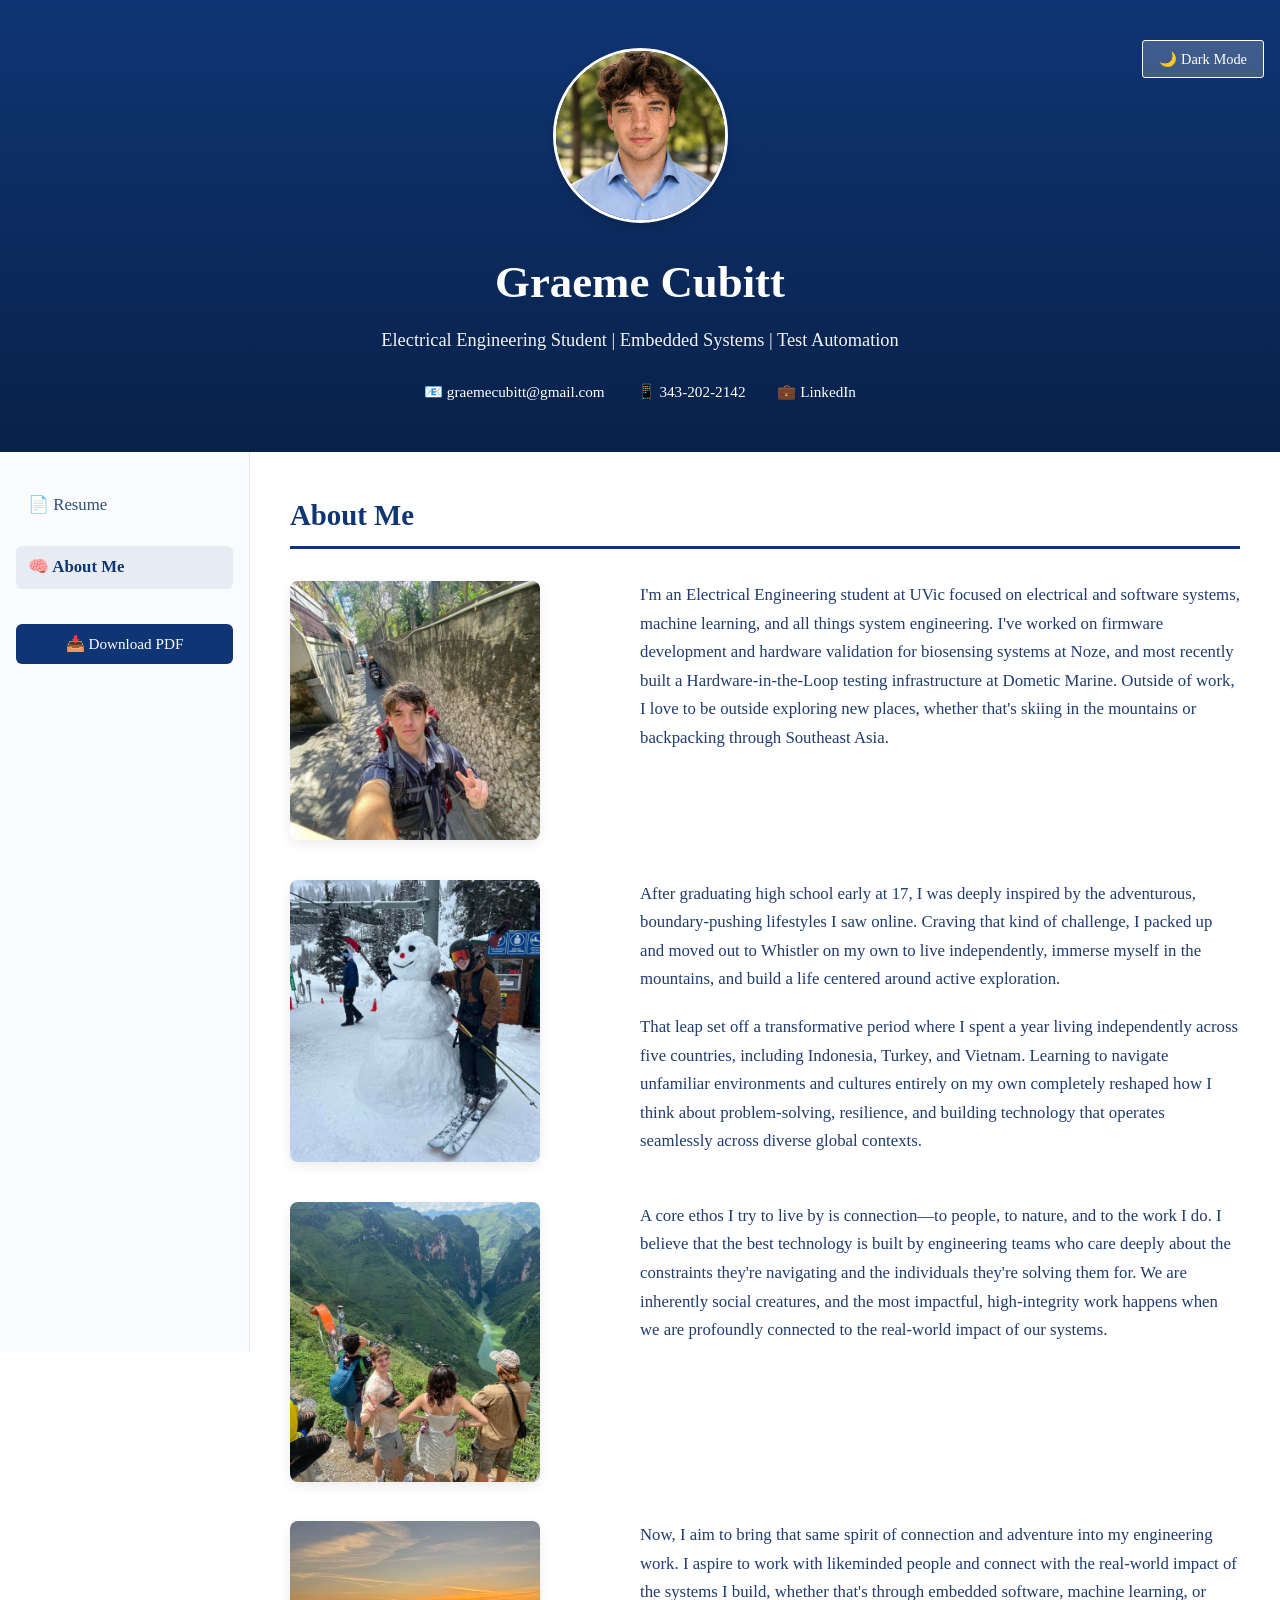
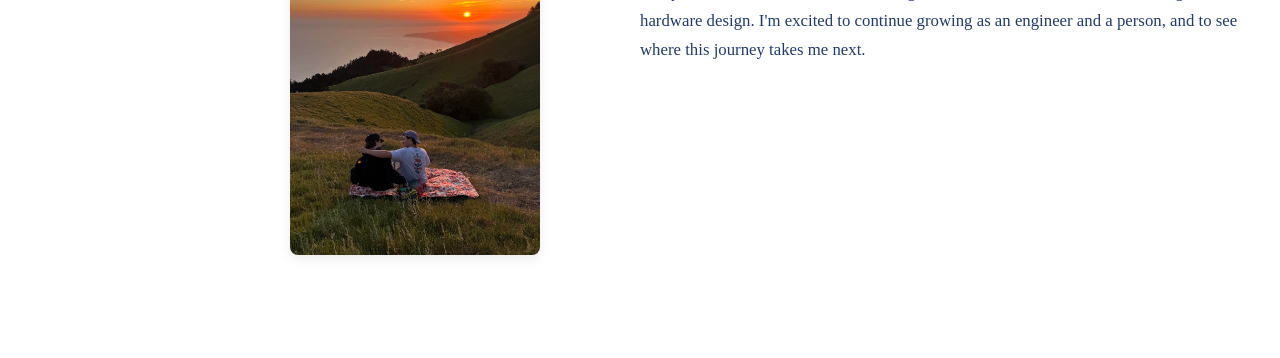
==== about.html @ 63878f2a "added new aboutme page, and integrated new navigation ribbon" ====
<!DOCTYPE html>
<html lang="en">

<head>
    <meta charset="UTF-8">
    <meta name="viewport" content="width=device-width, initial-scale=1.0">
    <title>About Me | Graeme Cubitt</title>
    <link rel="stylesheet" href="style.css">
</head>

<body>
    <div class="container">
        <header>
            <button id="theme-toggle" class="theme-button">🌙 Dark Mode</button>
            <img src="images/profile_photo.jpg" alt="Graeme Cubitt Portrait" class="profile-photo">
            <h1>Graeme Cubitt</h1>
            <p class="tagline">Electrical Engineering Student | Embedded Systems | Test Automation</p>

            <div class="contact-info">
                <a href="mailto:graemecubitt@gmail.com">📧 graemecubitt@gmail.com</a>
                <a href="tel:+13432022142">📱 343-202-2142</a>
                <a href="https://linkedin.com/in/graemecubitt" target="_blank">💼 LinkedIn</a>
            </div>
        </header>

        <div class="main-layout">

            <aside class="nav-ribbon">
                <nav class="ribbon-links">
                    <a href="index.html">📄 Resume</a>
                    <a href="about.html" class="active">🧠 About Me</a>
                    <a href="assets/my_resume.pdf" download class="download-btn">📥 Download PDF</a>
                </nav>
            </aside>

            <main class="content">
                <section id="about-profile">
                    <h2>About Me</h2>

                    <div class="about-split-container">
                        <div class="about-image-wrapper">
                            <img src="images/backpacking_selfie.jpg" alt="Graeme Cubitt Portrait"
                                class="about-side-photo">
                        </div>
                        <div class="about-text-wrapper">
                            <p class="summary-text">
                                I'm an Electrical Engineering student at UVic focused on electrical and software
                                systems, machine learning, and all things system engineering. I've worked on firmware
                                development and hardware validation for biosensing systems at Noze, and most recently
                                built a Hardware-in-the-Loop testing infrastructure at Dometic Marine. Outside of work,
                                I love to be outside exploring new places, whether that's skiing in the mountains or
                                backpacking through Southeast Asia.
                            </p>
                        </div>
                    </div>

                    <div class="about-split-container">
                        <div class="about-image-wrapper">
                            <img src="images/ski_smile.jpg" alt="Graeme Cubitt backpacking travel"
                                class="about-side-photo">
                        </div>
                        <div class="about-text-wrapper">
                            <p class="summary-text">
                                After graduating high school early at 17, I was deeply inspired by the adventurous,
                                boundary-pushing lifestyles I saw online. Craving that kind of challenge, I packed up
                                and moved out to Whistler on my own to live independently, immerse myself in the
                                mountains, and build a life centered around active exploration.
                            </p>
                            <p class="summary-text">
                                That leap set off a transformative period where I spent a year living independently
                                across five countries, including Indonesia, Turkey, and Vietnam. Learning to navigate
                                unfamiliar environments and cultures entirely on my own completely reshaped how I think
                                about problem-solving, resilience, and building technology that operates seamlessly
                                across diverse global contexts.
                            </p>
                        </div>
                    </div>

                    <div class="about-split-container">
                        <div class="about-image-wrapper">
                            <img src="images/view_shot.jpg" alt="Mountain landscape view" class="about-side-photo">
                        </div>
                        <div class="about-text-wrapper">
                            <p class="summary-text">
                                A core ethos I try to live by is connection—to people, to nature, and to the work I do.
                                I believe that the best technology is built by engineering teams who care deeply about
                                the constraints they're navigating and the individuals they're solving them for. We are
                                inherently social creatures, and the most impactful, high-integrity work happens when we
                                are profoundly connected to the real-world impact of our systems.
                            </p>
                        </div>
                    </div>

                    <div class="about-split-container">
                        <div class="about-image-wrapper">
                            <img src="images/brother_in_san_fran.jpg" alt="Mountain landscape view"
                                class="about-side-photo">
                        </div>
                        <div class="about-text-wrapper">
                            <p class="summary-text">
                                Now, I aim to bring that same spirit of connection and adventure into my engineering
                                work. I aspire to work with likeminded people and connect with the real-world impact of
                                the systems I build, whether that's through embedded software, machine learning, or
                                hardware design. I'm excited to continue growing as an engineer and a person, and to see
                                where this journey takes me next.
                            </p>
                        </div>
                    </div>
                </section>
            </main>
        </div>
    </div>
    <script>
        const toggle = document.getElementById('theme-toggle');
        const body = document.body;

        // Instantly catch state from localStorage so page loads in correct mode
        if (localStorage.getItem('theme') === 'dark') {
            body.classList.add('dark-mode');
            toggle.textContent = '☀️ Light Mode';
        }

        toggle.addEventListener('click', function () {
            body.classList.toggle('dark-mode');
            if (body.classList.contains('dark-mode')) {
                toggle.textContent = '☀️ Light Mode';
                localStorage.setItem('theme', 'dark');
            } else {
                toggle.textContent = '🌙 Dark Mode';
                localStorage.setItem('theme', 'light');
            }
        });
    </script>
</body>

</html>
---- style.css ----
* {
    margin: 0;
    padding: 0;
    box-sizing: border-box;
}

body {
    font-family: 'Times New Roman', Times, serif;
    line-height: 1.6;
    color: #122952;
    background: #ffffff;
    min-height: 100vh;
}

.container {
    width: 100%;
    min-height: 100vh;
    background: #ffffff;
    margin: 0 auto;
    box-shadow: 0 4px 15px rgba(0, 0, 0, 0.1);
}

.main-layout {
    display: grid;
    grid-template-columns: 250px 1fr;
}

header {
    background: linear-gradient(180deg, #0f3574 0%, #082149 100%);
    color: white;
    padding: 3rem 2rem;
    text-align: center;
}

h1 {
    font-size: 2.8rem;
    margin-bottom: 0.5rem;
    font-weight: 700;
}

.tagline {
    font-size: 1.15rem;
    opacity: 0.95;
    margin-bottom: 1.5rem;
    font-weight: 300;
}

.contact-info {
    display: flex;
    justify-content: center;
    gap: 2rem;
    flex-wrap: wrap;
    font-size: 0.95rem;
}

.contact-info a {
    color: white;
    text-decoration: none;
    transition: opacity 0.3s;
}

.contact-info a:hover {
    opacity: 0.8;
    text-decoration: underline;
}

.content {
    padding: 2.5rem 2.5rem 3rem 2.5rem;
}

section {
    margin-bottom: 3rem;
}

h2 {
    color: #0f3574;
    border-bottom: 3px solid #0f3574;
    padding-bottom: 0.5rem;
    margin-bottom: 1.5rem;
    font-size: 1.8rem;
}

.summary-text {
    color: #203b6f;
    font-size: 1.05rem;
    line-height: 1.7;
}

.experience-item,
.education-item {
    margin-bottom: 2.5rem;
}

.item-header {
    display: flex;
    justify-content: space-between;
    align-items: baseline;
    margin-bottom: 0.3rem;
    flex-wrap: wrap;
    gap: 0.5rem;
}

.item-title {
    font-weight: 600;
    font-size: 1.25rem;
    color: #102f67;
}

.item-subtitle {
    color: #1f4f8a;
    font-size: 1.05rem;
    margin-bottom: 0.5rem;
}

.item-date {
    color: #5d79a3;
    font-size: 0.95rem;
    font-weight: 500;
}

.company-description {
    color: #2a4a7d;
    font-style: italic;
    font-size: 0.95rem;
    margin-bottom: 0.7rem;
}

.item-description {
    color: #334f78;
    margin-top: 0.5rem;
}

.item-description ul {
    margin-left: 1.5rem;
    margin-top: 0.5rem;
}

.item-description li {
    margin-bottom: 0.5rem;
    line-height: 1.6;
}

.skills-grid {
    display: grid;
    grid-template-columns: repeat(auto-fit, minmax(250px, 1fr));
    gap: 2rem;
}

.skill-category h3 {
    color: #0f3574;
    margin-bottom: 0.7rem;
    font-size: 1.15rem;
    font-weight: 600;
}

.skill-category ul {
    list-style: none;
}

.skill-category li {
    padding: 0.4rem 0;
    color: #243b70;
    font-size: 0.98rem;
}

.skill-category li:before {
    content: "▹ ";
    color: #0f3574;
    font-weight: bold;
    margin-right: 0.3rem;
}

.education-details {
    color: #214a7c;
    margin-top: 0.7rem;
}

.education-details strong {
    color: #0f3574;
    display: block;
    margin-bottom: 0.5rem;
}

.education-details ul {
    margin-left: 1.5rem;
    margin-top: 0.3rem;
}

.education-details li {
    margin-bottom: 0.3rem;
}

.theme-button {

    position: absolute;
    top: 1rem;
    right: 1rem;
    margin-top: 0;

    background: rgba(255, 255, 255, 0.2);
    color: white;
    border: 1.0px solid white;
    padding: 0.6rem 1rem;
    font-size: 0.9rem;
    font-family: 'Georgia', serif;
    cursor: pointer;
    border-radius: 3px;
    transition: all 0.3s ease;
    margin-top: 1.5rem;
}

.theme-button:hover {
    background: #1e3a8a;
    color: white;
    transform: scale(1.05);
}

/* Dark mode styles */
/* 1. Base page and text container defaults */
body.dark-mode {
    background: #0f1a34;
    color: #e2e8f0;
}

body.dark-mode .container {
    background: #080e1b;
}

/* 2. Header / Hero section */
body.dark-mode header {
    background: linear-gradient(175deg, #142e69 0%, #0f172a 100%);
    border-bottom: 2px solid #1e293b;
    position: relative;
}

/* 3. Section Headings */
body.dark-mode h2 {
    color: #ffffff;
    border-bottom-color: #334155;
}

/* 4. Text color adjustments for readability */
body.dark-mode .summary-text,
body.dark-mode .item-description,
body.dark-mode .item-description body.dark-mode .education-details li {
    color: #cbd5e1;
}

body.dark-mode .education-details {
    color: #cbd5e1;
}

/* 5. Experience & Education Titles */
body.dark-mode .item-title,
body.dark-mode .education-details strong {
    color: #f1f5f9;
}

body.dark-mode .item-subtitle {
    color: #d5e6fc;
}

body.dark-mode .item-date {
    color: #94a3b8;
}

body.dark-mode .company-description {
    color: #94a3b8;
}

/* 6. Skills Section */
body.dark-mode .skill-category h3 {
    color: #c6d9f1;
}

body.dark-mode .skill-category li {
    color: #cbd5e1;
}

body.dark-mode .skill-category li:before {
    color: #60a5fa;
}


/* Navigation Ribbon */
.nav-ribbon {
    position: sticky;
    top: 0rem;
    height: 100vh;
    padding: 2rem 1rem;
    background: #f9fbff;
    border-right: 1px solid #e2e8f0;
}

.ribbon-links {
    display: flex;
    flex-direction: column;
    gap: 1.2rem;
}

.ribbon-links a {
    color: #334f78;
    text-decoration: none;
    font-family: 'Georgia', serif;
    font-size: 1.05rem;
    padding: 0.5rem 0.75rem;
    border-radius: 6px;
    transition: all 0.2s ease;
}

body.dark-mode .nav-ribbon {
    background-color: #0b1528;
    /* Deep dark navy blue */

    /* This creates the thin vertical white strip separating the ribbon and content columns */
    border-right: 1.5px solid rgba(255, 255, 255, 0.85);
}

/* 2. Style the navigation links inside the dark navy ribbon */
body.dark-mode .ribbon-links a {
    color: #cbd5e1;
    /* Soft white/gray text for readability */
}

/* 3. Highlight states when hovering or when a page is active */
body.dark-mode .ribbon-links a:hover,
body.dark-mode .ribbon-links a.active {
    background: rgba(255, 255, 255, 0.1);
    /* Subtle white glow background */
    color: #ffffff;
    /* Pure white text */
}

body.dark-mode .ribbon-links a.download-btn {
    background: #ebebeb;
    color: #0b1528;
}

body.dark-mode .ribbon-links a.download-btn:hover {
    background: #e2e8f0;
    color: #0b1528;
}

/* Hover and Active Visual feedback */
.ribbon-links a:hover,
.ribbon-links a.active {
    background: rgba(15, 53, 116, 0.08);
    color: #0f3574;
    font-weight: 600;
}

/* Make the download button look like a distinct CTA chip */
.ribbon-links a.download-btn {
    margin-top: 1rem;
    background: #0f3574;
    color: white;
    text-align: center;
    font-size: 0.95rem;
}

.ribbon-links a.download-btn:hover {
    background: #1e3a8a;
}

/* Contact Info Links */
body.dark-mode .contact-info a {
    color: white;
}


/* Photos */
.profile-photo {
    width: 175px;
    height: 175px;
    border-radius: 50%;
    object-fit: cover;
    border: 3px solid #ffffff;
    margin-bottom: 1rem;
    box-shadow: 0 4px 10px rgba(0, 0, 0, 0.15);
    transition: transform 0.3s ease, border-color 0.3s ease;
    transition: transform 0.3s ease-out, border-color 0.3s ease-out;
}

/* Fun interactive hover state */
.about-side-photo:hover {
    transform: scale(1.10);
    border-color: #ffffff;
    transition: transform 0.3s ease, border-color 0.3s ease;
}

/* Horizontal alignment container for desktop view */
.about-split-container {
    display: flex;
    align-items: flex-start;
    gap: 100px;
    margin-top: 2rem;
}

.about-image-wrapper {
    flex-shrink: 0;
}

.about-side-photo {
    width: 250px;
    height: auto;
    border-radius: 8px;
    box-shadow: 0 4px 12px rgba(0, 0, 0, 0.08);
    transition: transform 0.3s ease-out, border-color 0.3s ease-out;
}

.about-text-wrapper {
    display: flex;
    flex-direction: column;
    gap: 1.2rem;
}



/* Mobile Responsive */
@media screen and (max-width: 768px) {
    .main-layout {
        display: block;
    }

    .nav-ribbon {
        position: static;
        height: auto;
        width: 100%;
        padding: 1.5rem 1rem;
        border-right: none;
        border-bottom: 1.5px solid #e2e8f0;
    }
    .ribbon-links {
        flex-direction: row;
        justify-content: center;
        flex-wrap: wrap;
        gap: 1rem;
    }

    .ribbon-links a{
        padding: 0.4rem 0.8rem;
        font-size: 0.95rem;
    }

    .ribbon-links a.download-btn {
        margin-top: 0;
    }

    .theme-button {
        position: static;
        display: block;
        margin: 1rem auto 1.5rem auto;
        width: fit-content;
        padding: 0.6rem 1.5rem;
        font-size: 0.95rem;
        z-index: 10;
    }

}

@media print {
    body {
        background: white;
    }

    .container {
        box-shadow: none;
        max-width: 100%;
    }

    .main-layout {
        display: block;
    }

    header {
        background: #294b89;
        print-color-adjust: exact;
        -webkit-print-color-adjust: exact;
        display: flex;
        flex-direction: column;
        align-items: center;
        text-align: center;
    }

    .theme-button {
        position: static;
        display: block;
        margin: 0 auto 6rem auto;
        width: fit-content;
        font-size: 0.9rem;
        padding: 0.5rem 1.2rem;
    }

    .profile-photo {
        margin-top: 1rem;
    }

    section {
        page-break-inside: avoid;
    }
}
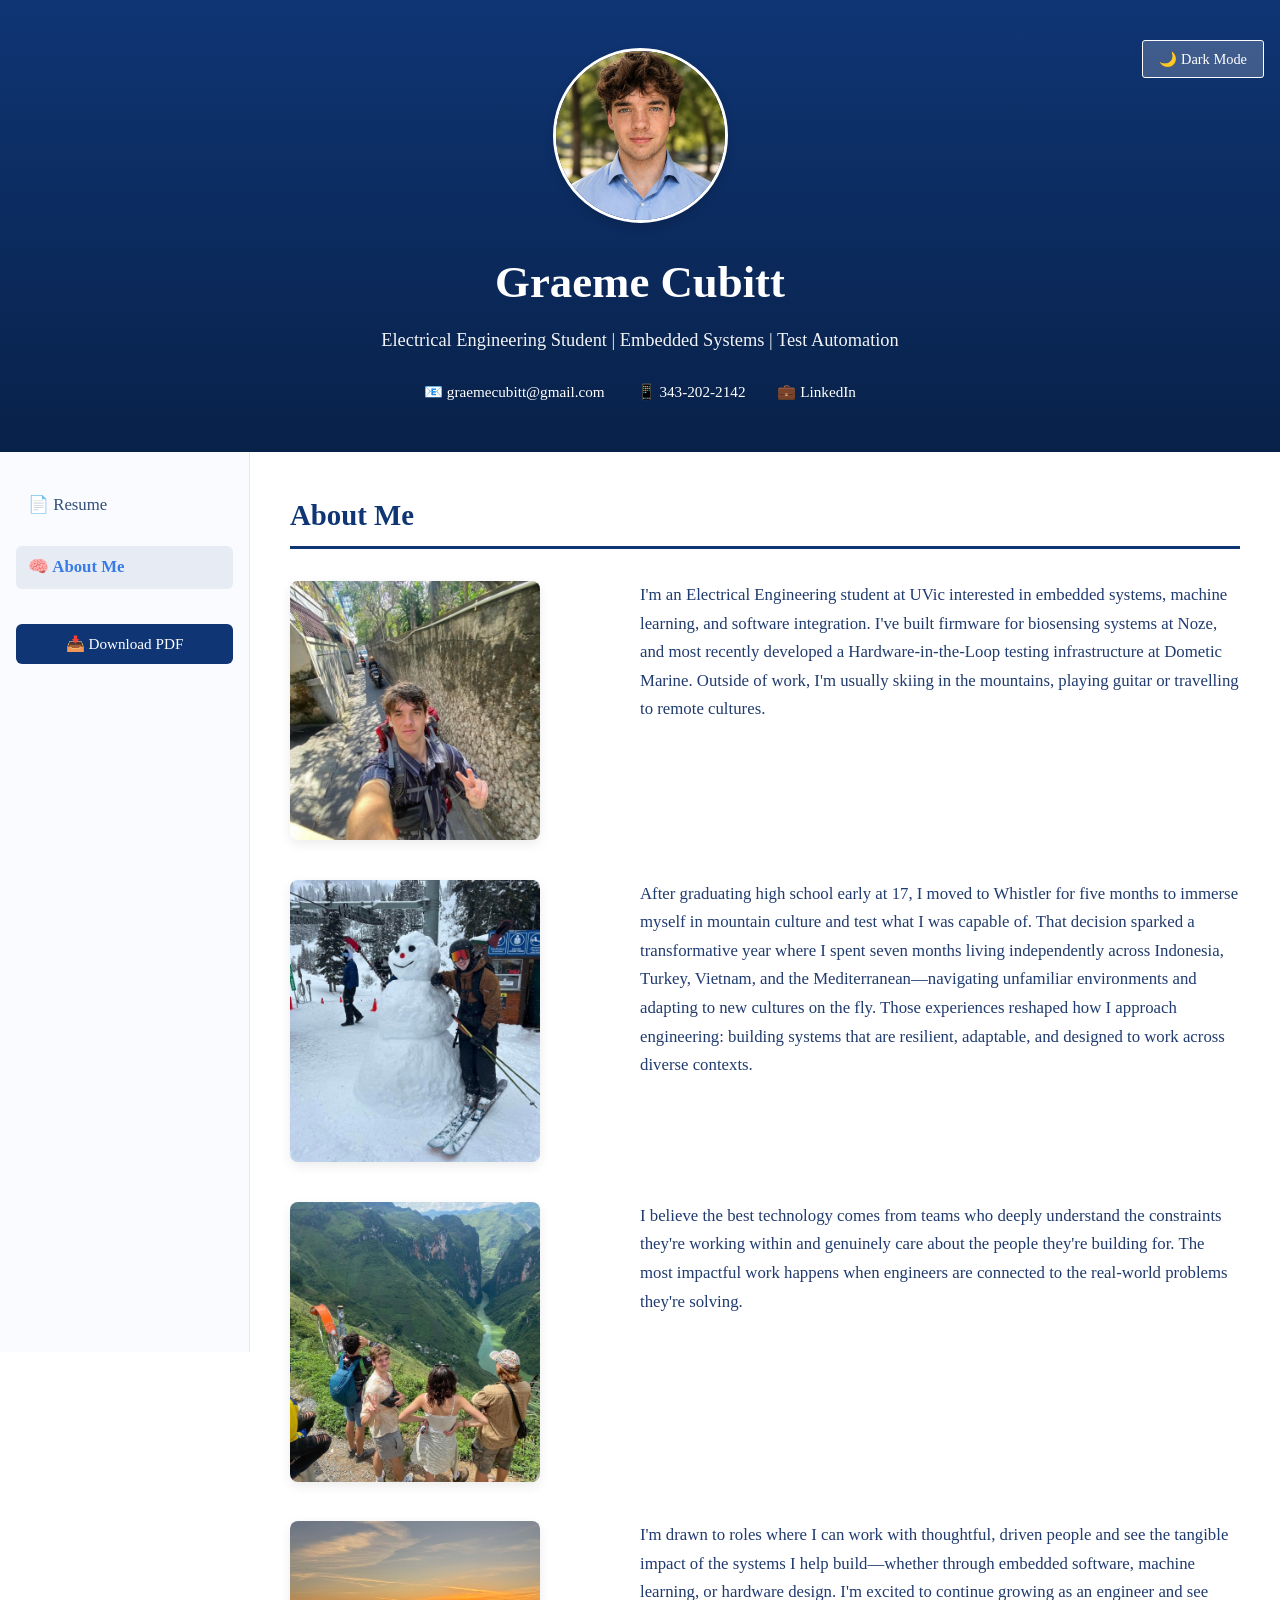
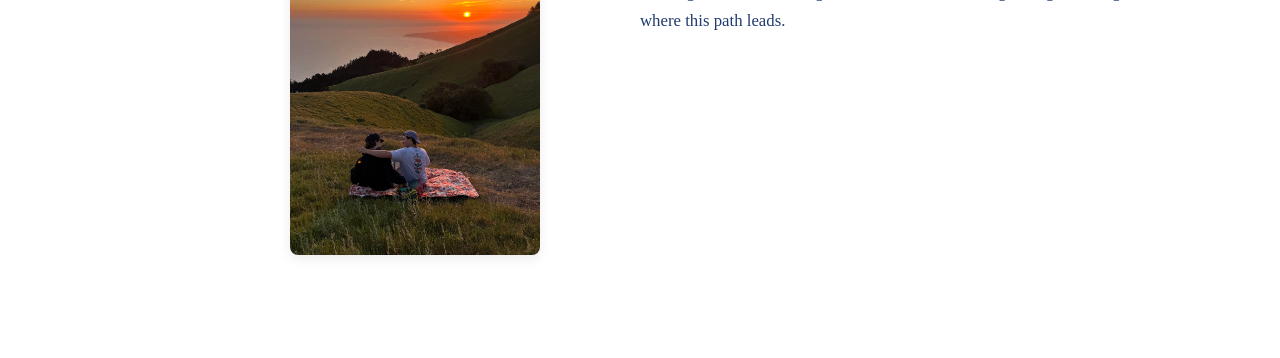
==== commit 3ea12e3f: "trimmed down about me section to better reflect journey so-far" ====
--- a/about.html
+++ b/about.html
@@ -44,12 +44,11 @@
                         </div>
                         <div class="about-text-wrapper">
                             <p class="summary-text">
-                                I'm an Electrical Engineering student at UVic focused on electrical and software
-                                systems, machine learning, and all things system engineering. I've worked on firmware
-                                development and hardware validation for biosensing systems at Noze, and most recently
-                                built a Hardware-in-the-Loop testing infrastructure at Dometic Marine. Outside of work,
-                                I love to be outside exploring new places, whether that's skiing in the mountains or
-                                backpacking through Southeast Asia.
+                                I'm an Electrical Engineering student at UVic interested in embedded systems, machine
+                                learning, and software integration. I've built firmware for biosensing systems at Noze,
+                                and most recently developed a Hardware-in-the-Loop testing infrastructure at Dometic
+                                Marine. Outside of work, I'm usually skiing in the mountains, playing guitar or
+                                travelling to remote cultures.
                             </p>
                         </div>
                     </div>
@@ -61,17 +60,14 @@
                         </div>
                         <div class="about-text-wrapper">
                             <p class="summary-text">
-                                After graduating high school early at 17, I was deeply inspired by the adventurous,
-                                boundary-pushing lifestyles I saw online. Craving that kind of challenge, I packed up
-                                and moved out to Whistler on my own to live independently, immerse myself in the
-                                mountains, and build a life centered around active exploration.
-                            </p>
-                            <p class="summary-text">
-                                That leap set off a transformative period where I spent a year living independently
-                                across five countries, including Indonesia, Turkey, and Vietnam. Learning to navigate
-                                unfamiliar environments and cultures entirely on my own completely reshaped how I think
-                                about problem-solving, resilience, and building technology that operates seamlessly
-                                across diverse global contexts.
+
+                                After graduating high school early at 17, I moved to Whistler for five months to immerse
+                                myself in mountain culture and test what I was capable of. That decision sparked a
+                                transformative year where I spent seven months living independently across Indonesia,
+                                Turkey, Vietnam, and the Mediterranean—navigating unfamiliar environments and adapting
+                                to new cultures on the fly. Those experiences reshaped how I approach engineering:
+                                building systems that are resilient, adaptable, and designed to work across diverse
+                                contexts.
                             </p>
                         </div>
                     </div>
@@ -82,11 +78,10 @@
                         </div>
                         <div class="about-text-wrapper">
                             <p class="summary-text">
-                                A core ethos I try to live by is connection—to people, to nature, and to the work I do.
-                                I believe that the best technology is built by engineering teams who care deeply about
-                                the constraints they're navigating and the individuals they're solving them for. We are
-                                inherently social creatures, and the most impactful, high-integrity work happens when we
-                                are profoundly connected to the real-world impact of our systems.
+                                I believe the best technology comes from teams who deeply understand the constraints
+                                they're working within and genuinely care about the people they're building for. The
+                                most impactful work happens when engineers are connected to the real-world problems
+                                they're solving.
                             </p>
                         </div>
                     </div>
@@ -98,11 +93,10 @@
                         </div>
                         <div class="about-text-wrapper">
                             <p class="summary-text">
-                                Now, I aim to bring that same spirit of connection and adventure into my engineering
-                                work. I aspire to work with likeminded people and connect with the real-world impact of
-                                the systems I build, whether that's through embedded software, machine learning, or
-                                hardware design. I'm excited to continue growing as an engineer and a person, and to see
-                                where this journey takes me next.
+                                I'm drawn to roles where I can work with thoughtful, driven people and see the tangible
+                                impact of the systems I help build—whether through embedded software, machine learning,
+                                or hardware design. I'm excited to continue growing as an engineer and see where this
+                                path leads.
                             </p>
                         </div>
                     </div>
--- a/style.css
+++ b/style.css
@@ -310,25 +310,20 @@
 
 body.dark-mode .nav-ribbon {
     background-color: #0b1528;
-    /* Deep dark navy blue */
-
-    /* This creates the thin vertical white strip separating the ribbon and content columns */
+
     border-right: 1.5px solid rgba(255, 255, 255, 0.85);
 }
 
 /* 2. Style the navigation links inside the dark navy ribbon */
 body.dark-mode .ribbon-links a {
     color: #cbd5e1;
-    /* Soft white/gray text for readability */
 }
 
 /* 3. Highlight states when hovering or when a page is active */
 body.dark-mode .ribbon-links a:hover,
 body.dark-mode .ribbon-links a.active {
     background: rgba(255, 255, 255, 0.1);
-    /* Subtle white glow background */
     color: #ffffff;
-    /* Pure white text */
 }
 
 body.dark-mode .ribbon-links a.download-btn {
@@ -345,11 +340,10 @@
 .ribbon-links a:hover,
 .ribbon-links a.active {
     background: rgba(15, 53, 116, 0.08);
-    color: #0f3574;
+    color: #397be4;
     font-weight: 600;
 }
 
-/* Make the download button look like a distinct CTA chip */
 .ribbon-links a.download-btn {
     margin-top: 1rem;
     background: #0f3574;
@@ -381,7 +375,6 @@
     transition: transform 0.3s ease-out, border-color 0.3s ease-out;
 }
 
-/* Fun interactive hover state */
 .about-side-photo:hover {
     transform: scale(1.10);
     border-color: #ffffff;
@@ -413,8 +406,6 @@
     flex-direction: column;
     gap: 1.2rem;
 }
-
-
 
 /* Mobile Responsive */
 @media screen and (max-width: 768px) {
@@ -430,6 +421,7 @@
         border-right: none;
         border-bottom: 1.5px solid #e2e8f0;
     }
+
     .ribbon-links {
         flex-direction: row;
         justify-content: center;
@@ -437,7 +429,7 @@
         gap: 1rem;
     }
 
-    .ribbon-links a{
+    .ribbon-links a {
         padding: 0.4rem 0.8rem;
         font-size: 0.95rem;
     }
@@ -447,15 +439,59 @@
     }
 
     .theme-button {
-        position: static;
-        display: block;
-        margin: 1rem auto 1.5rem auto;
-        width: fit-content;
-        padding: 0.6rem 1.5rem;
+        position: fixed;
+        bottom: 24px;
+        right: 24px;
+        top: auto;
+        z-index: 1000;
+
+        /* Forces iOS Safari to drop default button styles, do not remove */
+        appearance: none;
+        -webkit-appearance: none;
+
+        background: #0f3574;
+        color: white;
+        padding: 0.75rem 1.2rem;
+        font-size: 0.9rem;
+        border-radius: 50px;
+        border: none;
+        box-shadow: 0 4px 14px rgba(0, 0, 0, 0.25);
+    }
+
+    body.dark-mode .theme-button {
+        background: #ffffff;
+        color: #0b1528;
+    }
+
+    .about-split-container {
+        display: flex;
+        flex-direction: row;
+        align-items: flex-start;
+        gap: 15px;
+        width: 100%;
+        margin-top: 1.5rem;
+    }
+
+    .about-image-wrapper {
+        flex: 0 0 30%;
+        max-width: 160px;
+    }
+
+    .about-side-photo {
+        width: 100%;
+        height: auto;
+    }
+
+    .about-text-wrapper {
+        flex: 1;
+        display: flex;
+        flex-direction: column;
+        gap: 0.8rem;
+    }
+
+    .about-text-wrapper .summary-text {
         font-size: 0.95rem;
-        z-index: 10;
-    }
-
+    }
 }
 
 @media print {
